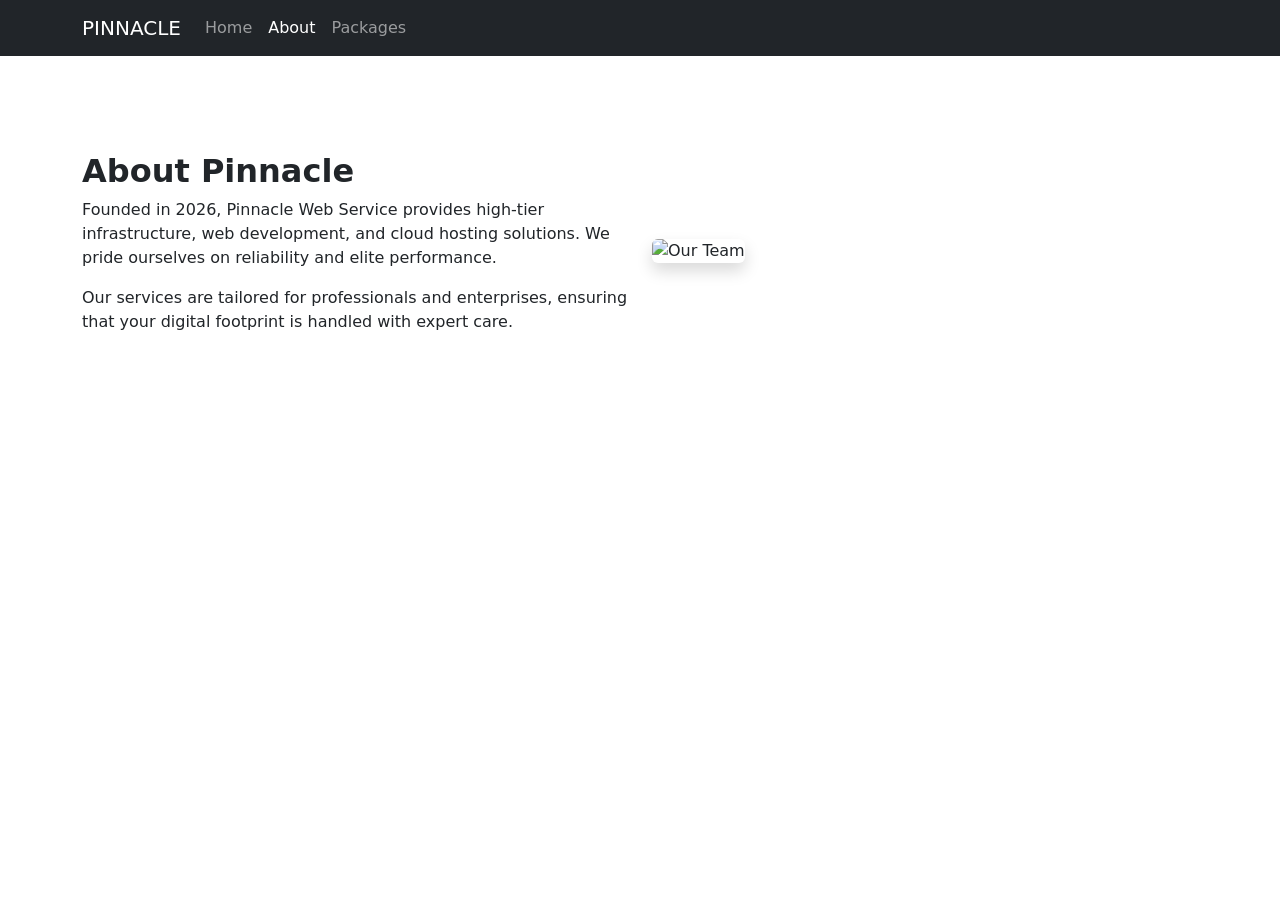
==== about.html @ 5281e6f7 "one" ====
<!doctype html>
<html lang="en">
<head>
    <meta charset="UTF-8">
    <title>About Us | Pinnacle Web Service</title>
    <link href="https://cdn.jsdelivr.net/npm/bootstrap@5.3.0/dist/css/bootstrap.min.css" rel="stylesheet">
</head>
<body>
    <nav class="navbar navbar-expand-lg navbar-dark bg-dark">
        <div class="container">
            <a class="navbar-brand" href="index.html">PINNACLE</a>
            <div class="collapse navbar-collapse">
                <ul class="navbar-nav me-auto">
                    <li class="nav-item"><a class="nav-link" href="index.html">Home</a></li>
                    <li class="nav-item"><a class="nav-link active" href="about.html">About</a></li>
                    <li class="nav-item"><a class="nav-link" href="services.html">Packages</a></li>
                </ul>
            </div>
        </div>
    </nav>

    <div class="container my-5 py-5">
        <div class="row align-items-center">
            <div class="col-md-6">
                <h2 class="fw-bold">About Pinnacle</h2>
                <p>Founded in 2026, Pinnacle Web Service provides high-tier infrastructure, web development, and cloud hosting solutions. We pride ourselves on reliability and elite performance.</p>
                <p>Our services are tailored for professionals and enterprises, ensuring that your digital footprint is handled with expert care.</p>
            </div>
            <div class="col-md-6">
                <img src="https://images.unsplash.com/photo-1522071820081-009f0129c71c?auto=format&fit=crop&w=600" class="img-fluid rounded shadow" alt="Our Team">
            </div>
        </div>
    </div>
</body>
</html>
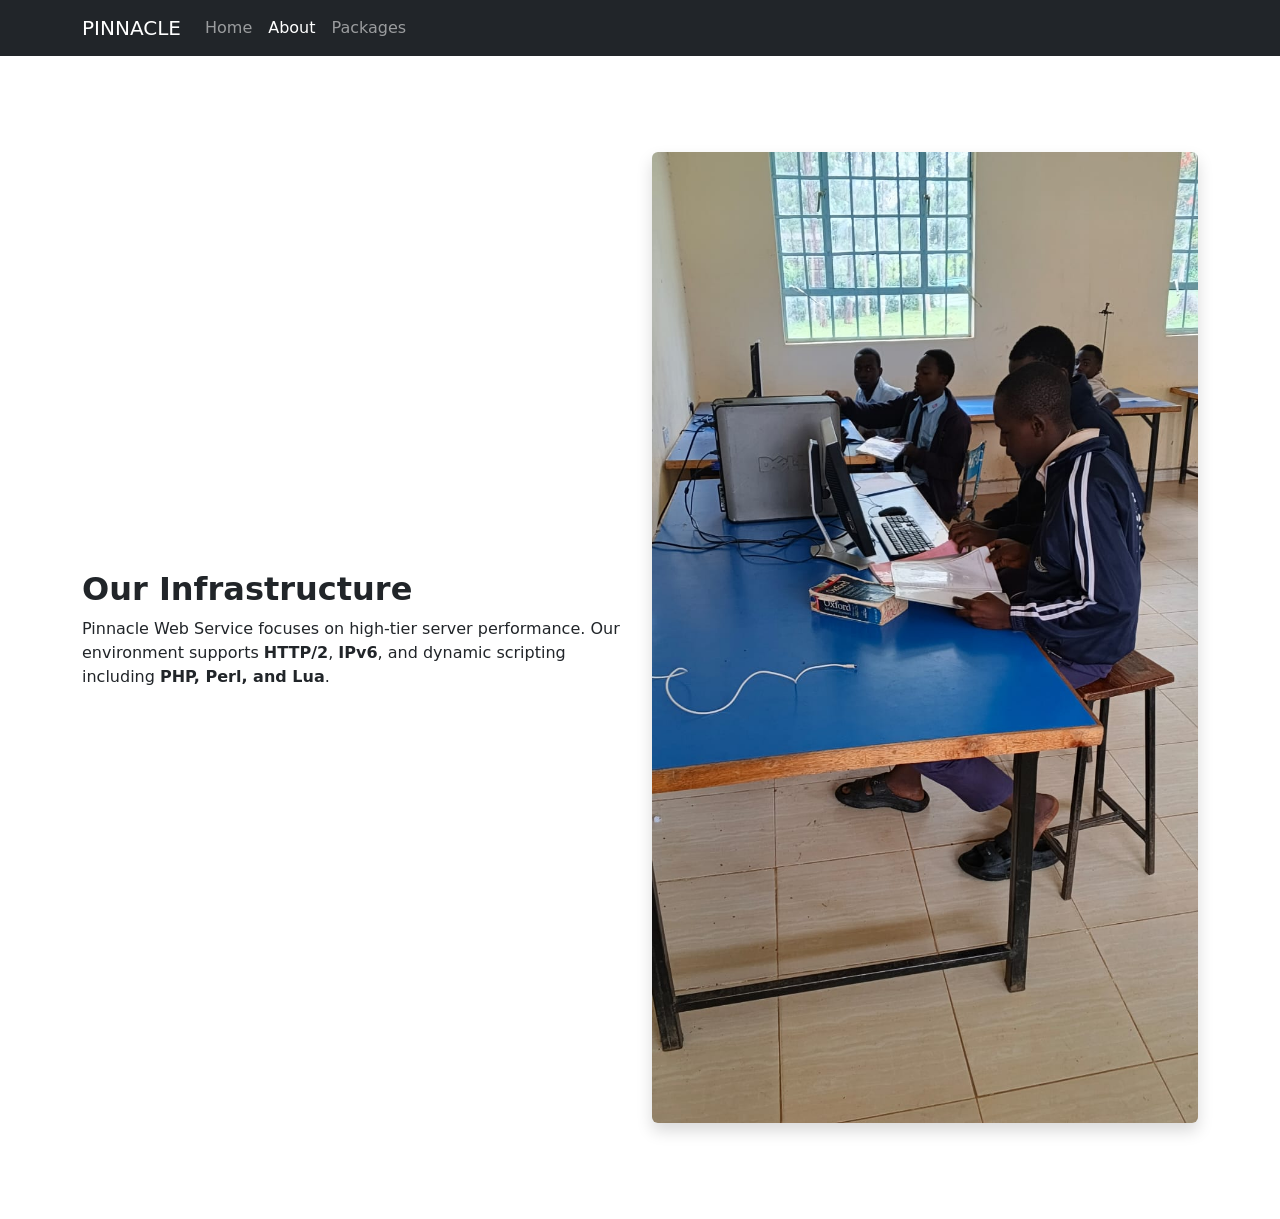
==== commit 8e58de3d: "four" ====
--- a/about.html
+++ b/about.html
@@ -2,8 +2,10 @@
 <html lang="en">
 <head>
     <meta charset="UTF-8">
+    <meta name="viewport" content="width=device-width, initial-scale=1.0">
     <title>About Us | Pinnacle Web Service</title>
     <link href="https://cdn.jsdelivr.net/npm/bootstrap@5.3.0/dist/css/bootstrap.min.css" rel="stylesheet">
+    <link rel="stylesheet" href="assets/css/style.css">
 </head>
 <body>
     <nav class="navbar navbar-expand-lg navbar-dark bg-dark">
@@ -22,14 +24,15 @@
     <div class="container my-5 py-5">
         <div class="row align-items-center">
             <div class="col-md-6">
-                <h2 class="fw-bold">About Pinnacle</h2>
-                <p>Founded in 2026, Pinnacle Web Service provides high-tier infrastructure, web development, and cloud hosting solutions. We pride ourselves on reliability and elite performance.</p>
-                <p>Our services are tailored for professionals and enterprises, ensuring that your digital footprint is handled with expert care.</p>
+                <h2 class="fw-bold">Our Infrastructure</h2>
+                <p>Pinnacle Web Service focuses on high-tier server performance. Our environment supports <strong>HTTP/2</strong>, <strong>IPv6</strong>, and dynamic scripting including <strong>PHP, Perl, and Lua</strong>.</p>
             </div>
-            <div class="col-md-6">
-                <img src="https://images.unsplash.com/photo-1522071820081-009f0129c71c?auto=format&fit=crop&w=600" class="img-fluid rounded shadow" alt="Our Team">
+            <div class="col-md-6 text-center">
+                <img src="assets/images/bg.jpeg" class="img-fluid rounded shadow" alt="Our Team">
             </div>
         </div>
     </div>
+    
+    <script src="https://cdn.jsdelivr.net/npm/bootstrap@5.3.0/dist/js/bootstrap.bundle.min.js"></script>
 </body>
 </html>
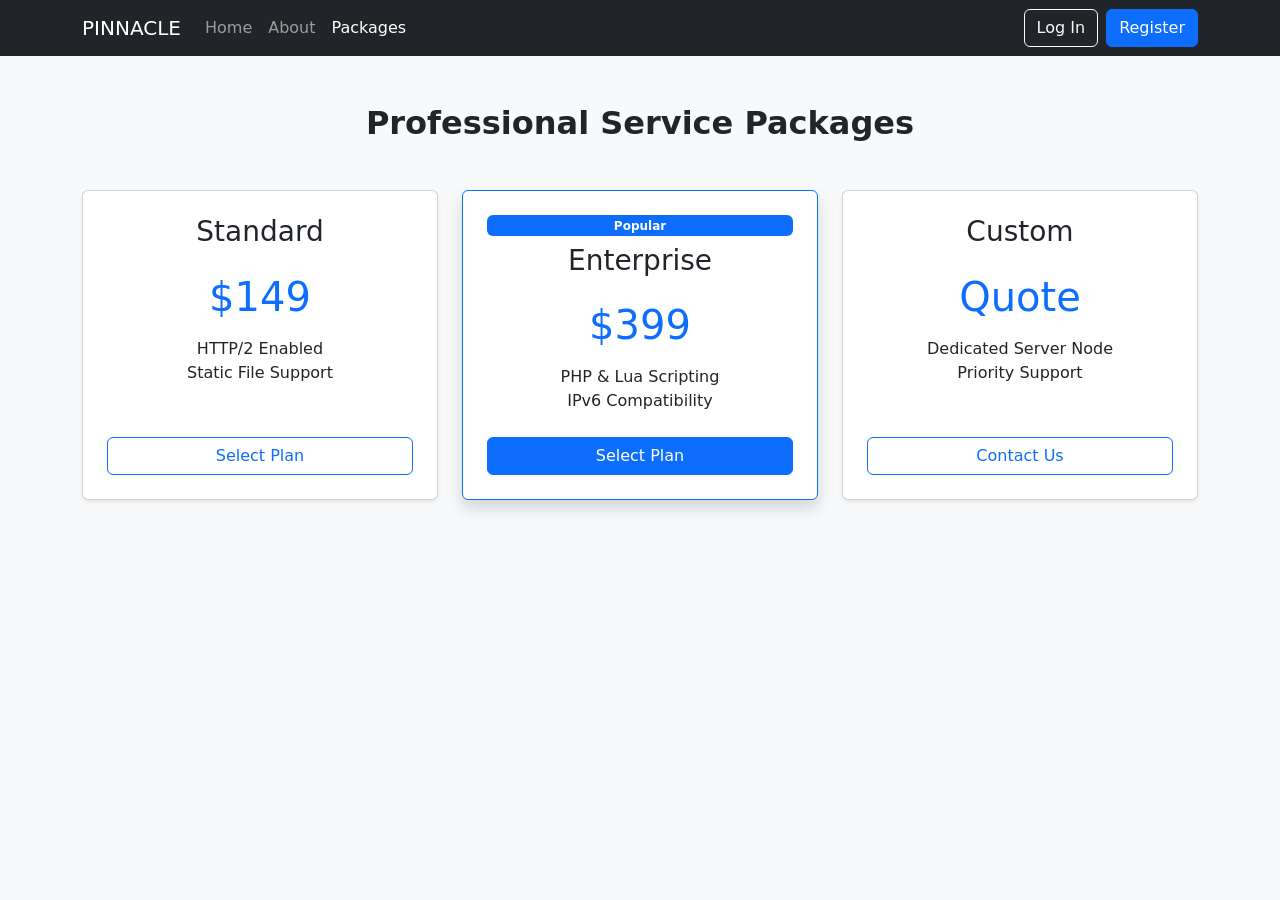
==== commit c5c9dcf3: "four" ====
--- a/about.html
+++ b/about.html
@@ -3,36 +3,71 @@
 <head>
     <meta charset="UTF-8">
     <meta name="viewport" content="width=device-width, initial-scale=1.0">
-    <title>About Us | Pinnacle Web Service</title>
+    <title>Packages | Pinnacle Web Service</title>
     <link href="https://cdn.jsdelivr.net/npm/bootstrap@5.3.0/dist/css/bootstrap.min.css" rel="stylesheet">
     <link rel="stylesheet" href="assets/css/style.css">
 </head>
-<body>
-    <nav class="navbar navbar-expand-lg navbar-dark bg-dark">
+<body class="bg-light">
+    <nav class="navbar navbar-expand-lg navbar-dark bg-dark sticky-top">
         <div class="container">
             <a class="navbar-brand" href="index.html">PINNACLE</a>
-            <div class="collapse navbar-collapse">
+            <button class="navbar-toggler" type="button" data-bs-toggle="collapse" data-bs-target="#navbarNav">
+                <span class="navbar-toggler-icon"></span>
+            </button>
+            <div class="collapse navbar-collapse" id="navbarNav">
                 <ul class="navbar-nav me-auto">
                     <li class="nav-item"><a class="nav-link" href="index.html">Home</a></li>
-                    <li class="nav-item"><a class="nav-link active" href="about.html">About</a></li>
-                    <li class="nav-item"><a class="nav-link" href="services.html">Packages</a></li>
+                    <li class="nav-item"><a class="nav-link" href="about.html">About</a></li>
+                    <li class="nav-item"><a class="nav-link active" href="services.html">Packages</a></li>
                 </ul>
+                <div class="d-flex">
+                    <a href="login.html" class="btn btn-outline-light me-2">Log In</a>
+                    <a href="register.html" class="btn btn-primary">Register</a>
+                </div>
             </div>
         </div>
     </nav>
 
-    <div class="container my-5 py-5">
-        <div class="row align-items-center">
-            <div class="col-md-6">
-                <h2 class="fw-bold">Our Infrastructure</h2>
-                <p>Pinnacle Web Service focuses on high-tier server performance. Our environment supports <strong>HTTP/2</strong>, <strong>IPv6</strong>, and dynamic scripting including <strong>PHP, Perl, and Lua</strong>.</p>
+    <div class="container my-5 text-center">
+        <h2 class="fw-bold mb-5">Professional Service Packages</h2>
+        <div class="row g-4">
+            <div class="col-md-4">
+                <div class="card shadow-sm h-100 p-4">
+                    <h3>Standard</h3>
+                    <p class="display-6 mt-3 text-primary">$149</p>
+                    <ul class="list-unstyled mb-4">
+                        <li>HTTP/2 Enabled</li>
+                        <li>Static File Support</li>
+                    </ul>
+                    <button class="btn btn-outline-primary mt-auto">Select Plan</button>
+                </div>
             </div>
-            <div class="col-md-6 text-center">
-                <img src="assets/images/bg.jpeg" class="img-fluid rounded shadow" alt="Our Team">
+            <div class="col-md-4">
+                <div class="card shadow h-100 p-4 border-primary">
+                    <div class="badge bg-primary mb-2">Popular</div>
+                    <h3>Enterprise</h3>
+                    <p class="display-6 mt-3 text-primary">$399</p>
+                    <ul class="list-unstyled mb-4">
+                        <li>PHP & Lua Scripting</li>
+                        <li>IPv6 Compatibility</li>
+                    </ul>
+                    <button class="btn btn-primary mt-auto">Select Plan</button>
+                </div>
+            </div>
+            <div class="col-md-4">
+                <div class="card shadow-sm h-100 p-4">
+                    <h3>Custom</h3>
+                    <p class="display-6 mt-3 text-primary">Quote</p>
+                    <ul class="list-unstyled mb-4">
+                        <li>Dedicated Server Node</li>
+                        <li>Priority Support</li>
+                    </ul>
+                    <button class="btn btn-outline-primary mt-auto">Contact Us</button>
+                </div>
             </div>
         </div>
     </div>
-    
+
     <script src="https://cdn.jsdelivr.net/npm/bootstrap@5.3.0/dist/js/bootstrap.bundle.min.js"></script>
 </body>
 </html>
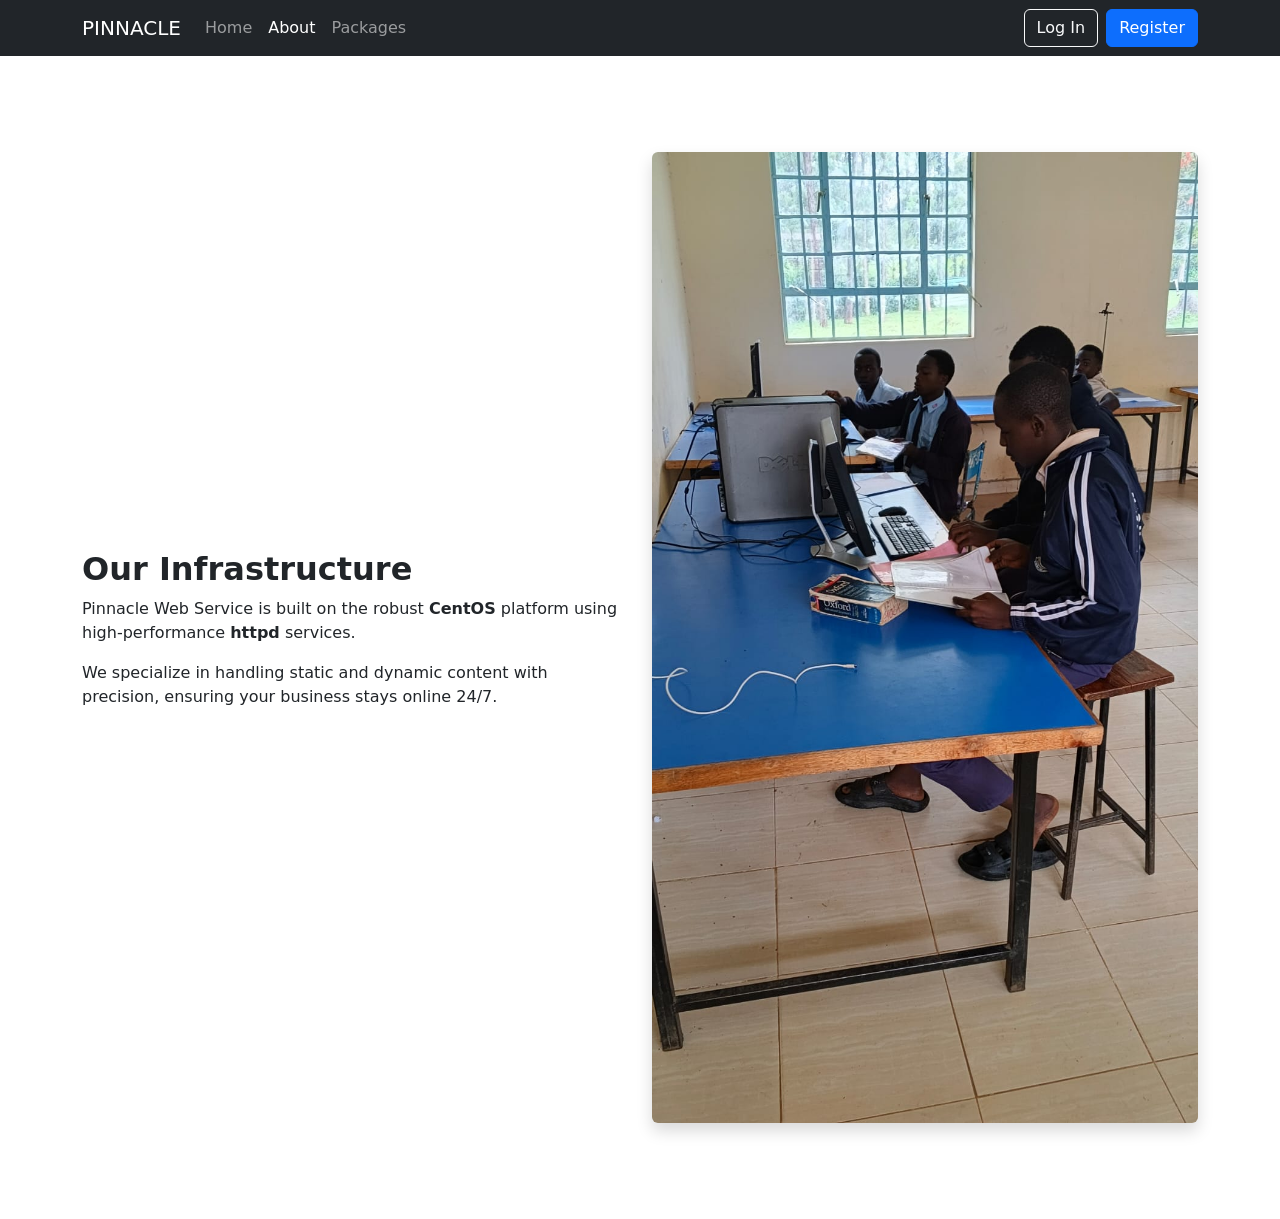
==== commit 1d581e32: "four" ====
--- a/about.html
+++ b/about.html
@@ -3,11 +3,11 @@
 <head>
     <meta charset="UTF-8">
     <meta name="viewport" content="width=device-width, initial-scale=1.0">
-    <title>Packages | Pinnacle Web Service</title>
+    <title>About Us | Pinnacle Web Service</title>
     <link href="https://cdn.jsdelivr.net/npm/bootstrap@5.3.0/dist/css/bootstrap.min.css" rel="stylesheet">
     <link rel="stylesheet" href="assets/css/style.css">
 </head>
-<body class="bg-light">
+<body>
     <nav class="navbar navbar-expand-lg navbar-dark bg-dark sticky-top">
         <div class="container">
             <a class="navbar-brand" href="index.html">PINNACLE</a>
@@ -17,8 +17,8 @@
             <div class="collapse navbar-collapse" id="navbarNav">
                 <ul class="navbar-nav me-auto">
                     <li class="nav-item"><a class="nav-link" href="index.html">Home</a></li>
-                    <li class="nav-item"><a class="nav-link" href="about.html">About</a></li>
-                    <li class="nav-item"><a class="nav-link active" href="services.html">Packages</a></li>
+                    <li class="nav-item"><a class="nav-link active" href="about.html">About</a></li>
+                    <li class="nav-item"><a class="nav-link" href="services.html">Packages</a></li>
                 </ul>
                 <div class="d-flex">
                     <a href="login.html" class="btn btn-outline-light me-2">Log In</a>
@@ -28,42 +28,15 @@
         </div>
     </nav>
 
-    <div class="container my-5 text-center">
-        <h2 class="fw-bold mb-5">Professional Service Packages</h2>
-        <div class="row g-4">
-            <div class="col-md-4">
-                <div class="card shadow-sm h-100 p-4">
-                    <h3>Standard</h3>
-                    <p class="display-6 mt-3 text-primary">$149</p>
-                    <ul class="list-unstyled mb-4">
-                        <li>HTTP/2 Enabled</li>
-                        <li>Static File Support</li>
-                    </ul>
-                    <button class="btn btn-outline-primary mt-auto">Select Plan</button>
-                </div>
+    <div class="container my-5 py-5">
+        <div class="row align-items-center">
+            <div class="col-md-6">
+                <h2 class="fw-bold">Our Infrastructure</h2>
+                <p>Pinnacle Web Service is built on the robust <strong>CentOS</strong> platform using high-performance <strong>httpd</strong> services.</p>
+                <p>We specialize in handling static and dynamic content with precision, ensuring your business stays online 24/7.</p>
             </div>
-            <div class="col-md-4">
-                <div class="card shadow h-100 p-4 border-primary">
-                    <div class="badge bg-primary mb-2">Popular</div>
-                    <h3>Enterprise</h3>
-                    <p class="display-6 mt-3 text-primary">$399</p>
-                    <ul class="list-unstyled mb-4">
-                        <li>PHP & Lua Scripting</li>
-                        <li>IPv6 Compatibility</li>
-                    </ul>
-                    <button class="btn btn-primary mt-auto">Select Plan</button>
-                </div>
-            </div>
-            <div class="col-md-4">
-                <div class="card shadow-sm h-100 p-4">
-                    <h3>Custom</h3>
-                    <p class="display-6 mt-3 text-primary">Quote</p>
-                    <ul class="list-unstyled mb-4">
-                        <li>Dedicated Server Node</li>
-                        <li>Priority Support</li>
-                    </ul>
-                    <button class="btn btn-outline-primary mt-auto">Contact Us</button>
-                </div>
+            <div class="col-md-6 text-center">
+                <img src="assets/images/bg.jpeg" class="img-fluid rounded shadow" alt="Pinnacle Lab">
             </div>
         </div>
     </div>
